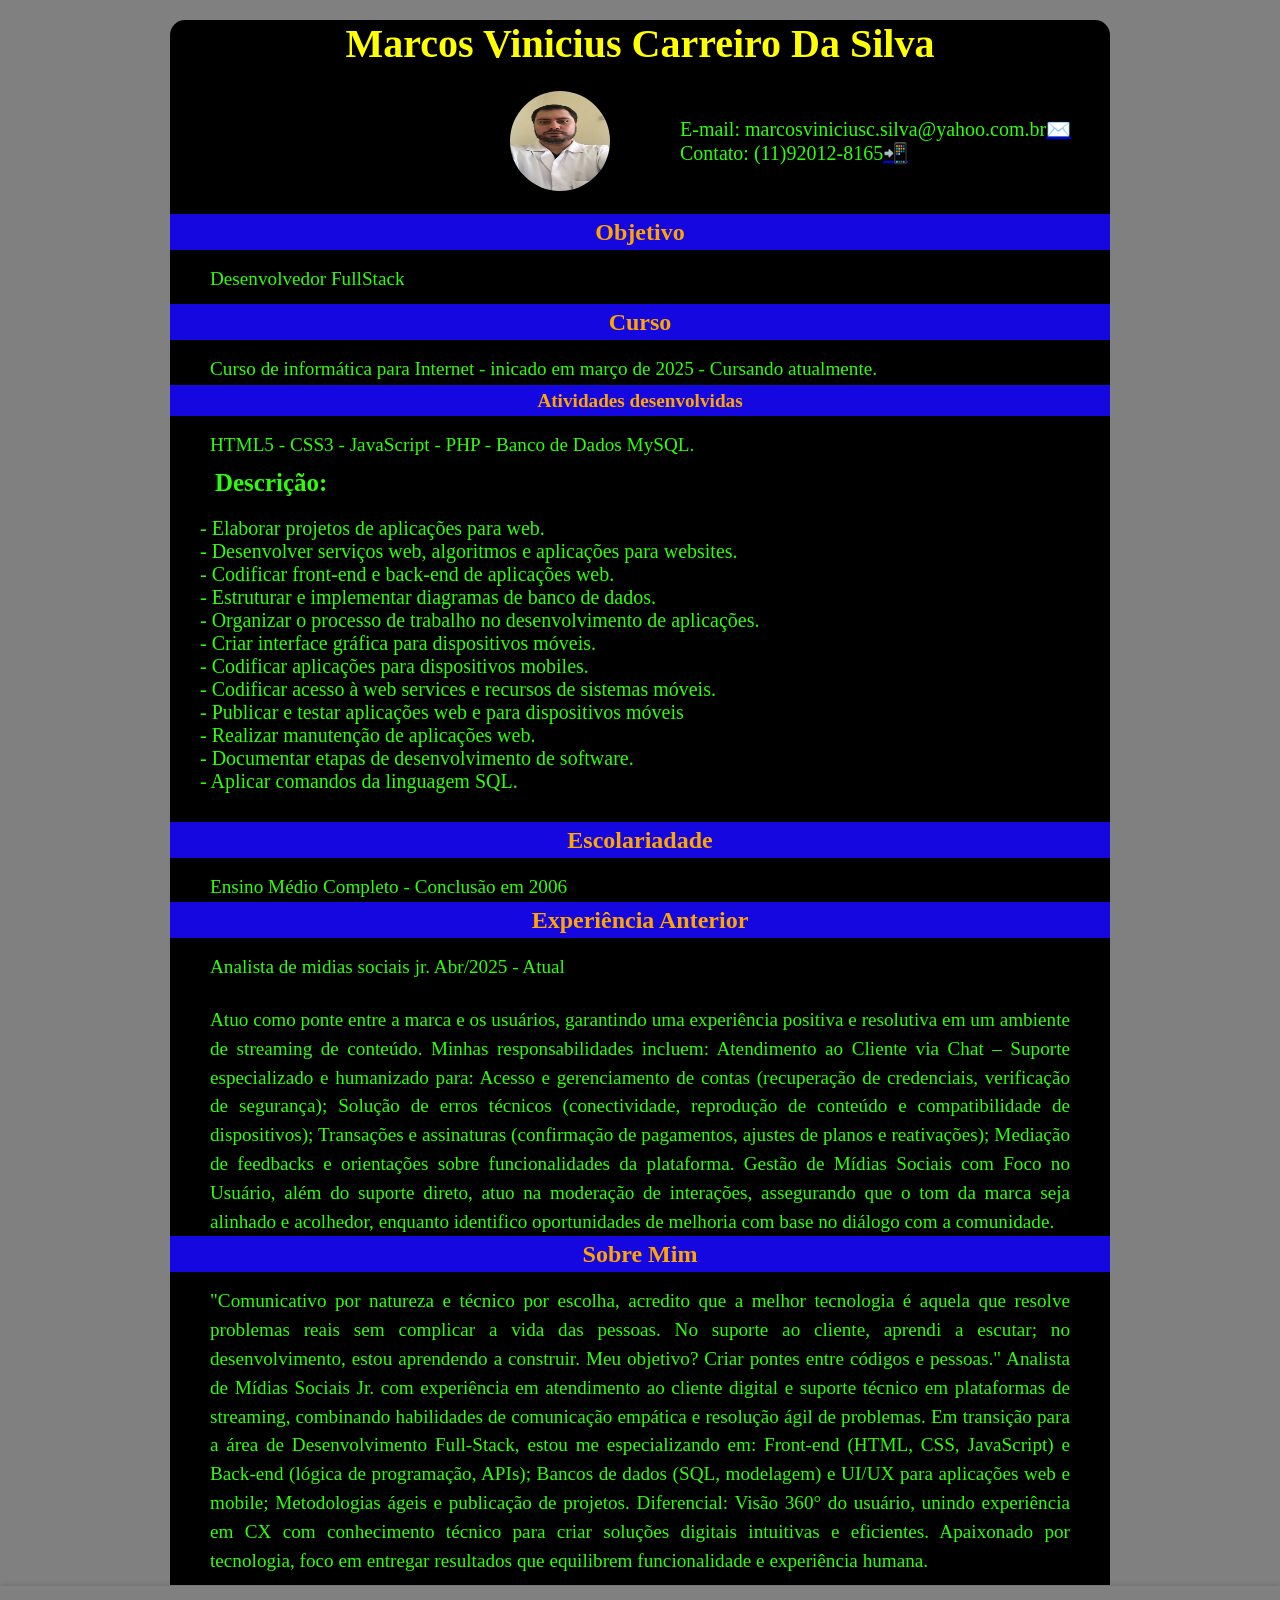
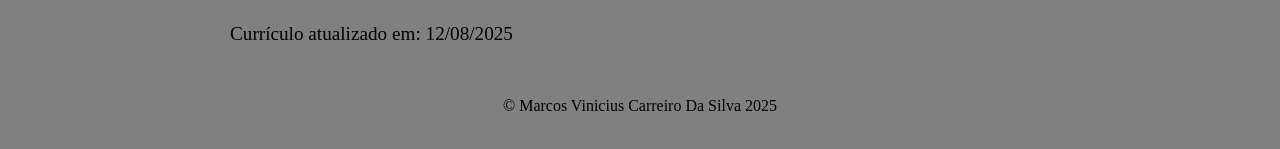
==== curriculo.html @ a9cd43b8 "primeiro comentario" ====
<!DOCTYPE html>
<html lang="en">

<head>
    <meta charset="UTF-8">
    <meta name="viewport" content="width=device-width, initial-scale=1.0">
    <link rel="stylesheet" href="assets/style.css">
    <title>Curriculo</title>
</head>

<body>
    <header>
        <h1>Marcos Vinicius Carreiro Da Silva</h1>
    </header>

    <main>
        <section id="dados-contato">

            <div class="flex1">
                <img src="assets/img/IMG_0766.JPG" alt="foto-marcos">
            </div>

            <div class="flex2">
                <ul>
                    <li>E-mail: marcosviniciusc.silva@yahoo.com.br<a
                            href="mailto:marcosviniciusc.silva@yahoo.com.br">✉️</a></li>
                    <li>Contato: (11)92012-8165<a href="https://wa.me/?text=5511920128165">📲</a></li>
                </ul>
            </div>

        </section>

        <section>
            <h2 id="objetivo">Objetivo</h2>
            <p>Desenvolvedor FullStack</p>
        </section>

        <section>
            <h2 id="curso">Curso</h2>
            <p>Curso de informática para Internet - inicado em março de 2025 - Cursando atualmente.</p>
            <h3 id="atividades">
                Atividades desenvolvidas
            </h3>
        </section>

        <section>
            <p>HTML5 - CSS3 - JavaScript - PHP - Banco de Dados MySQL.</p>
        </section>

        <section id="descricao">
            <h4>Descrição:</h4>
            <ul>
                <li>- Elaborar projetos de aplicações para web.</li>
                <li>- Desenvolver serviços web, algoritmos e aplicações para websites.</li>
                <li>- Codificar front-end e back-end de aplicações web.</li>
                <li>- Estruturar e implementar diagramas de banco de dados.</li>
                <li>- Organizar o processo de trabalho no desenvolvimento de aplicações.</li>
                <li>- Criar interface gráfica para dispositivos móveis.</li>
                <li>- Codificar aplicações para dispositivos mobiles.</li>
                <li>- Codificar acesso à web services e recursos de sistemas móveis.</li>
                <li>- Publicar e testar aplicações web e para dispositivos móveis</li>
                <li>- Realizar manutenção de aplicações web.</li>
                <li>- Documentar etapas de desenvolvimento de software.</li>
                <li>- Aplicar comandos da linguagem SQL.</li>
            </ul>
        </section>

        <section>
            <h2 id="escolaridade">Escolariadade</h2>
            <p>Ensino Médio Completo - Conclusão em 2006</p>
        </section>

        <section>
            <h2 id="experiência">Experiência Anterior</h2>

            <p id="analista">Analista de midias sociais jr. Abr/2025 - Atual</p>

            <p>Atuo como ponte entre a marca e os usuários, garantindo uma experiência positiva e resolutiva em um
                ambiente de streaming de conteúdo.

                Minhas responsabilidades incluem:

                Atendimento ao Cliente via Chat – Suporte especializado e humanizado para:

                Acesso e gerenciamento de contas (recuperação de credenciais, verificação de segurança);
                Solução de erros técnicos (conectividade, reprodução de conteúdo e compatibilidade de dispositivos);
                Transações e assinaturas (confirmação de pagamentos, ajustes de planos e reativações);
                Mediação de feedbacks e orientações sobre funcionalidades da plataforma.
                Gestão de Mídias Sociais com Foco no Usuário, além do suporte direto, atuo na moderação de interações,
                assegurando que o tom da marca seja alinhado e acolhedor, enquanto identifico oportunidades de melhoria
                com base no diálogo com a comunidade.</p>
        </section>

        <section>
            <h2 id="sobre">
                Sobre Mim
            </h2>
            <p>
                "Comunicativo por natureza e técnico por escolha, acredito que a melhor tecnologia é aquela que resolve
                problemas reais sem complicar a vida das pessoas. No suporte ao cliente, aprendi a escutar; no
                desenvolvimento, estou aprendendo a construir. Meu objetivo? Criar pontes entre códigos e pessoas."

                Analista de Mídias Sociais Jr. com experiência em atendimento ao cliente digital e suporte técnico em
                plataformas de streaming, combinando habilidades de comunicação empática e resolução ágil de problemas.
                Em transição para a área de Desenvolvimento Full-Stack, estou me especializando em:

                Front-end (HTML, CSS, JavaScript) e Back-end (lógica de programação, APIs);

                Bancos de dados (SQL, modelagem) e UI/UX para aplicações web e mobile;

                Metodologias ágeis e publicação de projetos.

                Diferencial: Visão 360° do usuário, unindo experiência em CX com conhecimento técnico para criar
                soluções digitais intuitivas e eficientes. Apaixonado por tecnologia, foco em entregar resultados que
                equilibrem funcionalidade e experiência humana.
            </p>
        </section>
    </main>

    <footer>
        <p id="cv">Currículo atualizado em: 12/08/2025</p>
        <p id="copy">&copy; Marcos Vinicius Carreiro Da Silva 2025</p>
    </footer>
</body>

</html>
---- assets/style.css ----
* {
    margin: 0;
    padding: 0;
    box-sizing: border-box;
}

html{
    background-color: gray;
}

ul {
    list-style: none;
    margin: 0 0 40px 0;
}

h1 {
    font-size: 2.5em;
    color: yellow;
    text-align: center;
    background-color: black;
    margin: 20px 170px 0 170px;
    border-radius: 15px 15px 0 0;
}

.flex1 {
    padding: 10px 0 10px 320px;
}

.flex2 {
    padding: 50px 0 10px 0;
    text-align: justify;
    margin: 0 -10px 0 0;
}

img {
    width: 140px;
    height: 100px;
    border-radius: 50%;
    display: block;
    padding: 0 20px 0 20px;
}

#dados-contato {
    display: flex;
    align-items: center;
    margin-bottom: 20px;
    gap: 50px;
    background-color: black;
    margin: 0px 170px 0 170px;
}

#objetivo {
    font-size: 1.5em;
    color: orange;
    margin-bottom: 10px;
    text-align: center;
    margin: -1px 170px 0 170px;
    background-color: rgb(21, 7, 223);
    padding: 5px 0 5px 0;
}

#analista{
    margin: -1px 170px -1px 170px;
}

p {
    font-size: 1.2em;
    color: #2CFF05;
    line-height: 1.5;
    margin-bottom: 15px;
    text-align: justify;
    padding: 15px 40px 10px 40px;
    background-color: black;
    margin: -1px 170px 1px 170px
}

#curso {
    font-size: 1.5em;
    color: orange;
    margin-bottom: 10px;
    text-align: center;
    margin: -1px 170px 0 170px;
    background-color: rgb(21, 7, 223);
    padding: 5px 0 5px 0;
}

#atividades {
    font-size: 1.2em;
    color: orange;
    margin-bottom: 10px;
    text-align: center;
    box-shadow: #00a8ff;
    margin: -10px 170px -1px 170px;
    background-color: rgb(21, 7, 223);
    padding: 5px 0 5px 0;
}

h4 {
    font-size: 1.3em;
    color: #2CFF05;
    margin-bottom: 20px;
    text-align: left;
    padding: 9px 0 0 15px;
}

#descricao {
    font-size: 1.2em;
    color: #2CFF05;
    text-align: justify;
    padding: 0 0 1px 30px;
    background-color: black;
    margin: -10px 170px 0 170px;
}

li {
    font-size: 20px;
    color: #2CFF05;
    padding: 0 0 0 0;
}

#escolaridade {
    font-size: 1.5em;
    color: orange;
    margin-bottom: 10px;
    text-align: center;
    margin: -12px 170px -1px 170px;
    background-color: rgb(21, 7, 223);
    padding: 5px 0 5px 0;
}

#experiência {
    font-size: 1.5em;
    color: orange;
    margin-bottom: 10px;
    text-align: center;
    margin: -11px 170px -1px 170px;
    background-color: rgb(21, 7, 223);
    padding: 5px 0 5px 0;
}

#sobre {
    font-size: 1.5em;
    color: orange;
    margin-bottom: 10px;
    text-align: center;
    margin: -11px 170px -1px 170px;
    background-color: rgb(21, 7, 223);
    padding: 5px 0 5px 0;
}

#copy {
    font-size: 1em;
    color: black;
    text-align: center;
    margin-top: 20px;
    background-color: gray;
}

#cv{
    background-color: gray;
    color: black;
}

footer {
    background-color: gray;
    padding: 20px;
    box-shadow: rgba(0, 0, 0, 0.1) 0px -2px 5px;
}
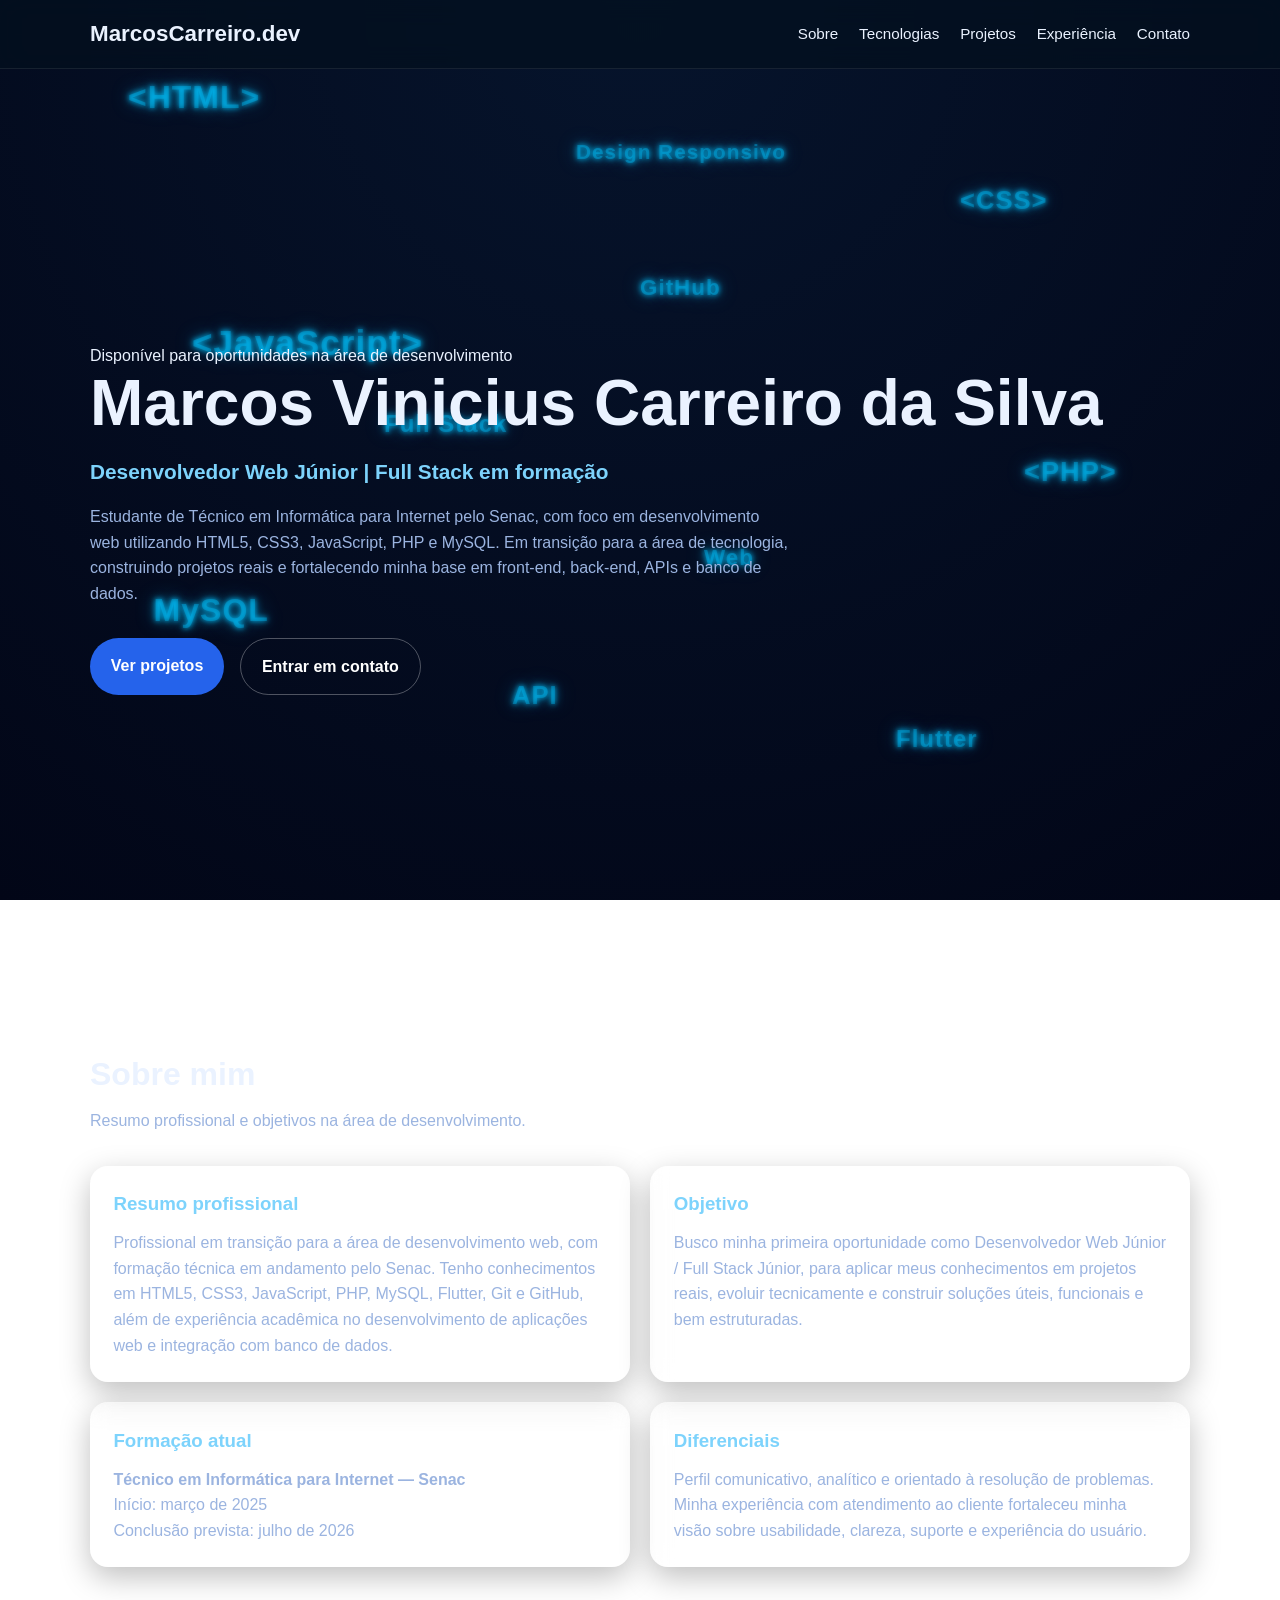
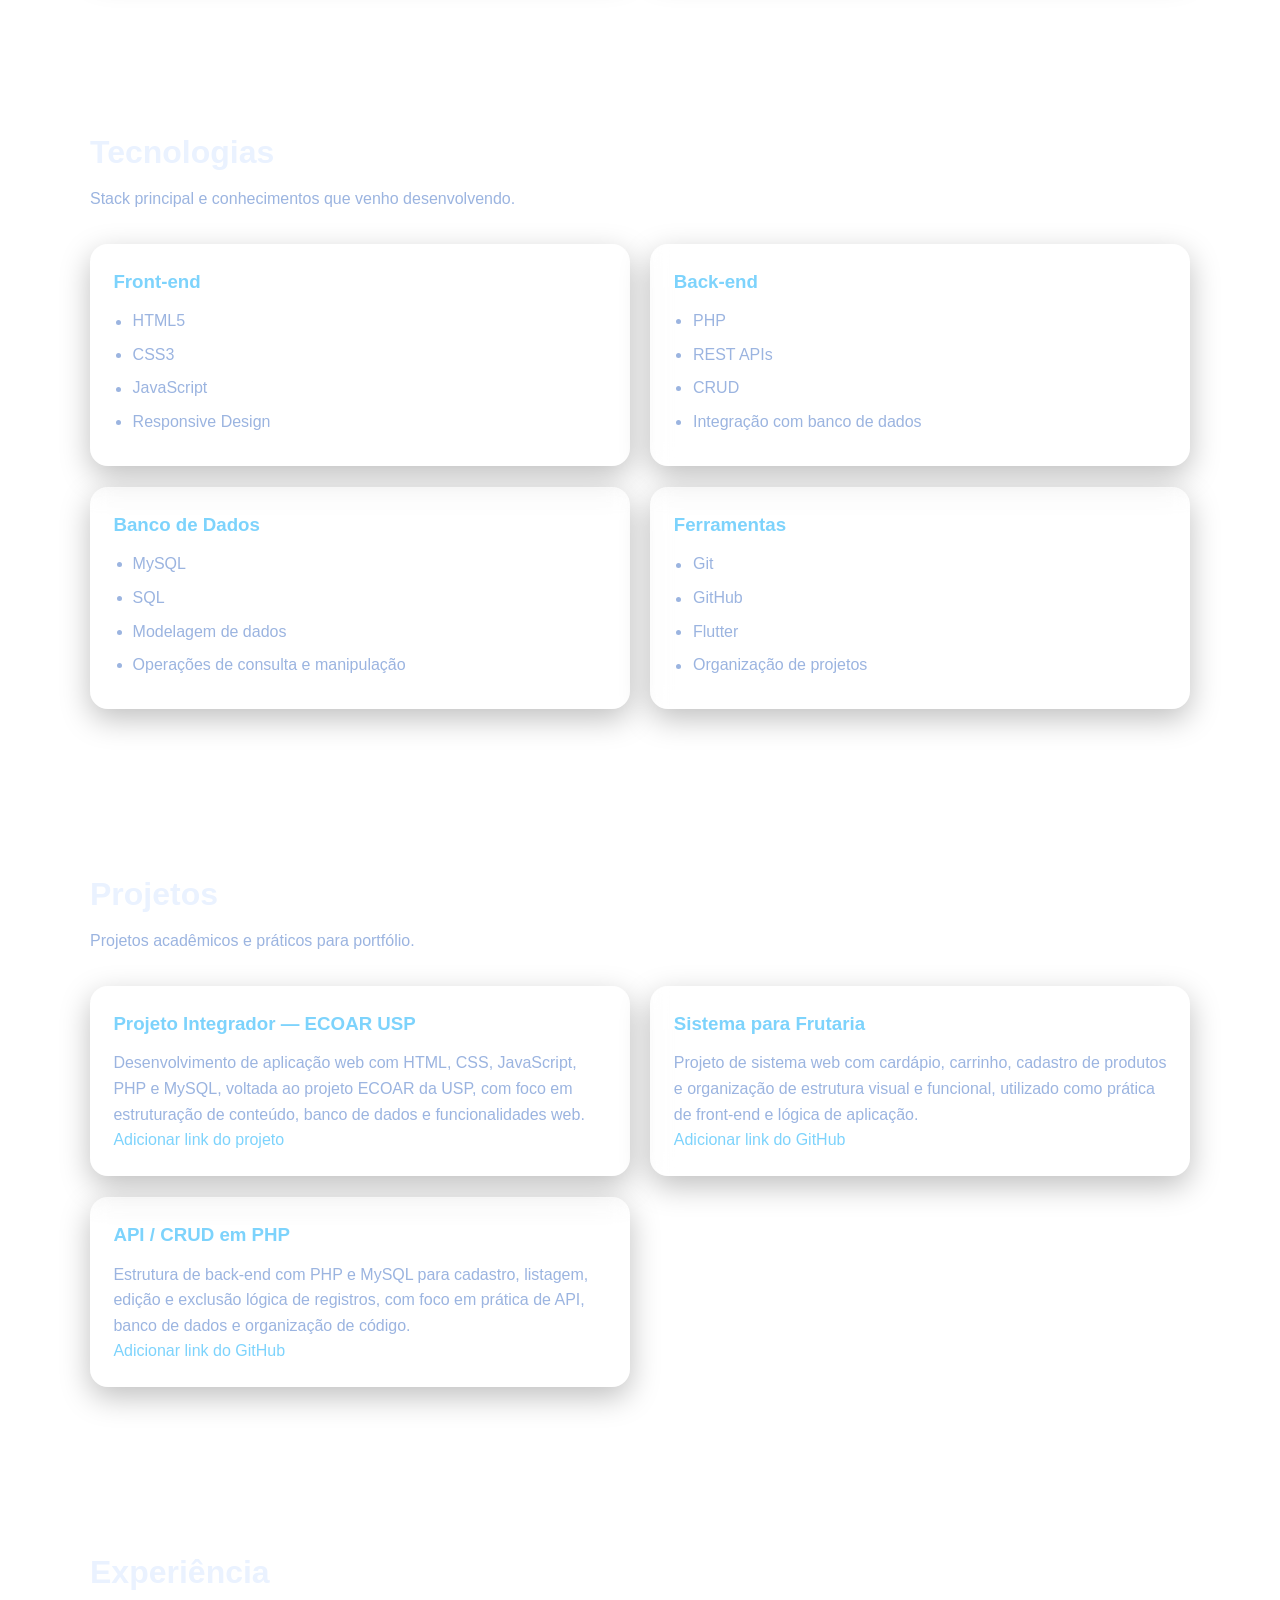
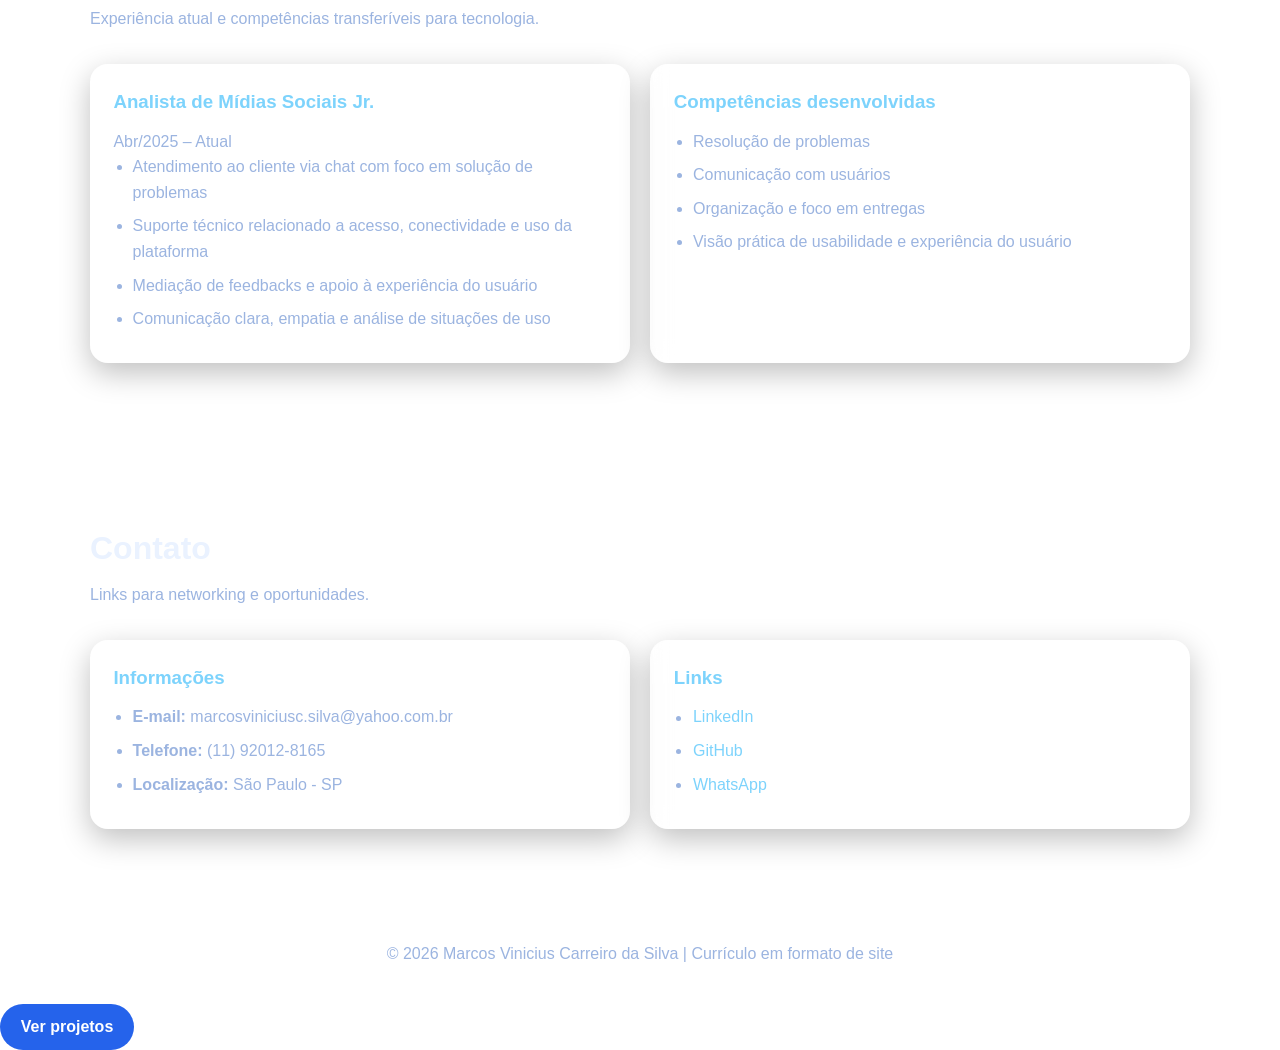
==== commit 2424c9b2: "Segunda versão do currículo" ====
--- a/curriculo.html
+++ b/curriculo.html
@@ -1,126 +1,327 @@
 <!DOCTYPE html>
-<html lang="en">
-
+<!-- Define que o documento usa HTML5 -->
+<html lang="pt-BR">
 <head>
-    <meta charset="UTF-8">
-    <meta name="viewport" content="width=device-width, initial-scale=1.0">
-    <link rel="stylesheet" href="assets/style.css">
-    <title>Curriculo</title>
+  <meta charset="UTF-8">
+  <!-- Permite acentos e caracteres especiais -->
+
+  <meta name="viewport" content="width=device-width, initial-scale=1.0">
+  <!-- Faz o site se adaptar ao celular -->
+
+  <title>Marcos Carreiro | Desenvolvedor Web Júnior</title>
+
+  <!-- Conecta o arquivo CSS externo -->
+  <link rel="stylesheet" href="assets/style.css">
 </head>
-
 <body>
-    <header>
-        <h1>Marcos Vinicius Carreiro Da Silva</h1>
-    </header>
-
-    <main>
-        <section id="dados-contato">
-
-            <div class="flex1">
-                <img src="assets/img/IMG_0766.JPG" alt="foto-marcos">
-            </div>
-
-            <div class="flex2">
-                <ul>
-                    <li>E-mail: marcosviniciusc.silva@yahoo.com.br<a
-                            href="mailto:marcosviniciusc.silva@yahoo.com.br">✉️</a></li>
-                    <li>Contato: (11)92012-8165<a href="https://wa.me/?text=5511920128165">📲</a></li>
-                </ul>
-            </div>
-
-        </section>
-
-        <section>
-            <h2 id="objetivo">Objetivo</h2>
-            <p>Desenvolvedor FullStack</p>
-        </section>
-
-        <section>
-            <h2 id="curso">Curso</h2>
-            <p>Curso de informática para Internet - inicado em março de 2025 - Cursando atualmente.</p>
-            <h3 id="atividades">
-                Atividades desenvolvidas
-            </h3>
-        </section>
-
-        <section>
-            <p>HTML5 - CSS3 - JavaScript - PHP - Banco de Dados MySQL.</p>
-        </section>
-
-        <section id="descricao">
-            <h4>Descrição:</h4>
-            <ul>
-                <li>- Elaborar projetos de aplicações para web.</li>
-                <li>- Desenvolver serviços web, algoritmos e aplicações para websites.</li>
-                <li>- Codificar front-end e back-end de aplicações web.</li>
-                <li>- Estruturar e implementar diagramas de banco de dados.</li>
-                <li>- Organizar o processo de trabalho no desenvolvimento de aplicações.</li>
-                <li>- Criar interface gráfica para dispositivos móveis.</li>
-                <li>- Codificar aplicações para dispositivos mobiles.</li>
-                <li>- Codificar acesso à web services e recursos de sistemas móveis.</li>
-                <li>- Publicar e testar aplicações web e para dispositivos móveis</li>
-                <li>- Realizar manutenção de aplicações web.</li>
-                <li>- Documentar etapas de desenvolvimento de software.</li>
-                <li>- Aplicar comandos da linguagem SQL.</li>
-            </ul>
-        </section>
-
-        <section>
-            <h2 id="escolaridade">Escolariadade</h2>
-            <p>Ensino Médio Completo - Conclusão em 2006</p>
-        </section>
-
-        <section>
-            <h2 id="experiência">Experiência Anterior</h2>
-
-            <p id="analista">Analista de midias sociais jr. Abr/2025 - Atual</p>
-
-            <p>Atuo como ponte entre a marca e os usuários, garantindo uma experiência positiva e resolutiva em um
-                ambiente de streaming de conteúdo.
-
-                Minhas responsabilidades incluem:
-
-                Atendimento ao Cliente via Chat – Suporte especializado e humanizado para:
-
-                Acesso e gerenciamento de contas (recuperação de credenciais, verificação de segurança);
-                Solução de erros técnicos (conectividade, reprodução de conteúdo e compatibilidade de dispositivos);
-                Transações e assinaturas (confirmação de pagamentos, ajustes de planos e reativações);
-                Mediação de feedbacks e orientações sobre funcionalidades da plataforma.
-                Gestão de Mídias Sociais com Foco no Usuário, além do suporte direto, atuo na moderação de interações,
-                assegurando que o tom da marca seja alinhado e acolhedor, enquanto identifico oportunidades de melhoria
-                com base no diálogo com a comunidade.</p>
-        </section>
-
-        <section>
-            <h2 id="sobre">
-                Sobre Mim
-            </h2>
-            <p>
-                "Comunicativo por natureza e técnico por escolha, acredito que a melhor tecnologia é aquela que resolve
-                problemas reais sem complicar a vida das pessoas. No suporte ao cliente, aprendi a escutar; no
-                desenvolvimento, estou aprendendo a construir. Meu objetivo? Criar pontes entre códigos e pessoas."
-
-                Analista de Mídias Sociais Jr. com experiência em atendimento ao cliente digital e suporte técnico em
-                plataformas de streaming, combinando habilidades de comunicação empática e resolução ágil de problemas.
-                Em transição para a área de Desenvolvimento Full-Stack, estou me especializando em:
-
-                Front-end (HTML, CSS, JavaScript) e Back-end (lógica de programação, APIs);
-
-                Bancos de dados (SQL, modelagem) e UI/UX para aplicações web e mobile;
-
-                Metodologias ágeis e publicação de projetos.
-
-                Diferencial: Visão 360° do usuário, unindo experiência em CX com conhecimento técnico para criar
-                soluções digitais intuitivas e eficientes. Apaixonado por tecnologia, foco em entregar resultados que
-                equilibrem funcionalidade e experiência humana.
-            </p>
-        </section>
-    </main>
-
-    <footer>
-        <p id="cv">Currículo atualizado em: 12/08/2025</p>
-        <p id="copy">&copy; Marcos Vinicius Carreiro Da Silva 2025</p>
-    </footer>
+
+  <!-- =========================================================
+       FUNDO COM TECNOLOGIAS FLUTUANDO
+       Essas divs ficam atrás do conteúdo, só como efeito visual
+       ========================================================= -->
+  <div class="background-tech" aria-hidden="true">
+    <span>&lt;HTML&gt;</span>
+    <span>&lt;CSS&gt;</span>
+    <span>&lt;JavaScript&gt;</span>
+    <span>&lt;PHP&gt;</span>
+    <span>MySQL</span>
+    <span>Flutter</span>
+    <span>GitHub</span>
+    <span>API</span>
+    <span>Design Responsivo</span>
+    <span>Web</span>
+    <span>Full Stack</span>
+  </div>
+
+  <!-- =========================================================
+       CABEÇALHO / MENU
+       ========================================================= -->
+  <header class="header">
+    <div class="container nav">
+      <h1 class="logo">MarcosCarreiro.dev</h1>
+
+      <nav>
+        <ul class="menu">
+          <li><a href="#sobre">Sobre</a></li>
+          <li><a href="#tecnologias">Tecnologias</a></li>
+          <li><a href="#projetos">Projetos</a></li>
+          <li><a href="#experiencia">Experiência</a></li>
+          <li><a href="#contato">Contato</a></li>
+        </ul>
+      </nav>
+    </div>
+  </header>
+
+  <!-- =========================================================
+       HERO / APRESENTAÇÃO INICIAL
+       ========================================================= -->
+  <section class="hero">
+    <div class="container hero-content">
+
+      <p class="tag-top">Disponível para oportunidades na área de desenvolvimento</p>
+
+      <h2 class="hero-title">Marcos Vinicius Carreiro da Silva</h2>
+
+      <p class="hero-subtitle">
+        Desenvolvedor Web Júnior | Full Stack em formação
+      </p>
+
+      <p class="hero-text">
+        Estudante de Técnico em Informática para Internet pelo Senac, com foco em
+        desenvolvimento web utilizando HTML5, CSS3, JavaScript, PHP e MySQL.
+        Em transição para a área de tecnologia, construindo projetos reais e fortalecendo
+        minha base em front-end, back-end, APIs e banco de dados.
+      </p>
+
+      <div class="hero-buttons">
+        <a href="#projetos" class="btn btn-primary">Ver projetos</a>
+        <a href="#contato" class="btn btn-secondary">Entrar em contato</a>
+      </div>
+    </div>
+  </section>
+
+  <!-- =========================================================
+       SOBRE
+       ========================================================= -->
+  <section id="sobre" class="section">
+    <div class="container">
+      <div class="section-title">
+        <h2>Sobre mim</h2>
+        <p>Resumo profissional e objetivos na área de desenvolvimento.</p>
+      </div>
+
+      <div class="cards-grid">
+        <article class="card">
+          <h3>Resumo profissional</h3>
+          <p>
+            Profissional em transição para a área de desenvolvimento web, com formação técnica
+            em andamento pelo Senac. Tenho conhecimentos em HTML5, CSS3, JavaScript, PHP,
+            MySQL, Flutter, Git e GitHub, além de experiência acadêmica no desenvolvimento
+            de aplicações web e integração com banco de dados.
+          </p>
+        </article>
+
+        <article class="card">
+          <h3>Objetivo</h3>
+          <p>
+            Busco minha primeira oportunidade como Desenvolvedor Web Júnior / Full Stack Júnior,
+            para aplicar meus conhecimentos em projetos reais, evoluir tecnicamente e construir
+            soluções úteis, funcionais e bem estruturadas.
+          </p>
+        </article>
+
+        <article class="card">
+          <h3>Formação atual</h3>
+          <p>
+            <strong>Técnico em Informática para Internet — Senac</strong><br>
+            Início: março de 2025<br>
+            Conclusão prevista: julho de 2026
+          </p>
+        </article>
+
+        <article class="card">
+          <h3>Diferenciais</h3>
+          <p>
+            Perfil comunicativo, analítico e orientado à resolução de problemas. Minha experiência
+            com atendimento ao cliente fortaleceu minha visão sobre usabilidade, clareza,
+            suporte e experiência do usuário.
+          </p>
+        </article>
+      </div>
+    </div>
+  </section>
+
+  <!-- =========================================================
+       TECNOLOGIAS
+       ========================================================= -->
+  <section id="tecnologias" class="section">
+    <div class="container">
+      <div class="section-title">
+        <h2>Tecnologias</h2>
+        <p>Stack principal e conhecimentos que venho desenvolvendo.</p>
+      </div>
+
+      <div class="cards-grid">
+        <article class="card">
+          <h3>Front-end</h3>
+          <ul class="list">
+            <li>HTML5</li>
+            <li>CSS3</li>
+            <li>JavaScript</li>
+            <li>Responsive Design</li>
+          </ul>
+        </article>
+
+        <article class="card">
+          <h3>Back-end</h3>
+          <ul class="list">
+            <li>PHP</li>
+            <li>REST APIs</li>
+            <li>CRUD</li>
+            <li>Integração com banco de dados</li>
+          </ul>
+        </article>
+
+        <article class="card">
+          <h3>Banco de Dados</h3>
+          <ul class="list">
+            <li>MySQL</li>
+            <li>SQL</li>
+            <li>Modelagem de dados</li>
+            <li>Operações de consulta e manipulação</li>
+          </ul>
+        </article>
+
+        <article class="card">
+          <h3>Ferramentas</h3>
+          <ul class="list">
+            <li>Git</li>
+            <li>GitHub</li>
+            <li>Flutter</li>
+            <li>Organização de projetos</li>
+          </ul>
+        </article>
+      </div>
+    </div>
+  </section>
+
+  <!-- =========================================================
+       PROJETOS
+       ========================================================= -->
+  <section id="projetos" class="section">
+    <div class="container">
+      <div class="section-title">
+        <h2>Projetos</h2>
+        <p>Projetos acadêmicos e práticos para portfólio.</p>
+      </div>
+
+      <div class="cards-grid">
+        <article class="card project-card">
+          <h3>Projeto Integrador — ECOAR USP</h3>
+          <p>
+            Desenvolvimento de aplicação web com HTML, CSS, JavaScript, PHP e MySQL, voltada
+            ao projeto ECOAR da USP, com foco em estruturação de conteúdo, banco de dados e
+            funcionalidades web.
+          </p>
+          <a href="#" class="project-link">Adicionar link do projeto</a>
+        </article>
+
+        <article class="card project-card">
+          <h3>Sistema para Frutaria</h3>
+          <p>
+            Projeto de sistema web com cardápio, carrinho, cadastro de produtos e organização
+            de estrutura visual e funcional, utilizado como prática de front-end e lógica de aplicação.
+          </p>
+          <a href="#" class="project-link">Adicionar link do GitHub</a>
+        </article>
+
+        <article class="card project-card">
+          <h3>API / CRUD em PHP</h3>
+          <p>
+            Estrutura de back-end com PHP e MySQL para cadastro, listagem, edição e exclusão
+            lógica de registros, com foco em prática de API, banco de dados e organização de código.
+          </p>
+          <a href="#" class="project-link">Adicionar link do GitHub</a>
+        </article>
+      </div>
+    </div>
+  </section>
+
+  <!-- =========================================================
+       EXPERIÊNCIA
+       ========================================================= -->
+  <section id="experiencia" class="section">
+    <div class="container">
+      <div class="section-title">
+        <h2>Experiência</h2>
+        <p>Experiência atual e competências transferíveis para tecnologia.</p>
+      </div>
+
+      <div class="cards-grid">
+        <article class="card">
+          <h3>Analista de Mídias Sociais Jr.</h3>
+          <p class="date">Abr/2025 – Atual</p>
+          <ul class="list">
+            <li>Atendimento ao cliente via chat com foco em solução de problemas</li>
+            <li>Suporte técnico relacionado a acesso, conectividade e uso da plataforma</li>
+            <li>Mediação de feedbacks e apoio à experiência do usuário</li>
+            <li>Comunicação clara, empatia e análise de situações de uso</li>
+          </ul>
+        </article>
+
+        <article class="card">
+          <h3>Competências desenvolvidas</h3>
+          <ul class="list">
+            <li>Resolução de problemas</li>
+            <li>Comunicação com usuários</li>
+            <li>Organização e foco em entregas</li>
+            <li>Visão prática de usabilidade e experiência do usuário</li>
+          </ul>
+        </article>
+      </div>
+    </div>
+  </section>
+
+  <!-- =========================================================
+       CONTATO
+       ========================================================= -->
+  <section id="contato" class="section">
+    <div class="container">
+      <div class="section-title">
+        <h2>Contato</h2>
+        <p>Links para networking e oportunidades.</p>
+      </div>
+
+      <div class="cards-grid">
+        <article class="card">
+          <h3>Informações</h3>
+          <ul class="list">
+            <li><strong>E-mail:</strong> marcosviniciusc.silva@yahoo.com.br</li>
+            <li><strong>Telefone:</strong> (11) 92012-8165</li>
+            <li><strong>Localização:</strong> São Paulo - SP</li>
+          </ul>
+        </article>
+
+        <article class="card">
+          <h3>Links</h3>
+          <ul class="list">
+            <li><a href="https://www.linkedin.com/in/marcos-carreiro-4abb295b" target="_blank">LinkedIn</a></li>
+            <li><a href="https://github.com/marcoscarreiro" target="_blank">GitHub</a></li>
+            <li><a href="https://wa.me/5511920128165" target="_blank">WhatsApp</a></li>
+          </ul>
+        </article>
+      </div>
+    </div>
+  </section>
+
+  <!-- =========================================================
+       RODAPÉ
+       ========================================================= -->
+  <footer class="footer">
+    <div class="container">
+      <p>© 2026 Marcos Vinicius Carreiro da Silva | Currículo em formato de site</p>
+    </div>
+  </footer>
+
 </body>
-
-</html>+</html>
+          <a class="btn btn-primary" href="#projetos">Ver projetos</a>
+
+        </div>
+
+      </div>
+
+    </div>
+
+  </header>
+
+
+  <!-- =============================
+       JAVASCRIPT
+       ============================= -->
+
+  <script src="assets/script.js"></script>
+
+   
+</body>
+</html>
--- a/assets/style.css
+++ b/assets/style.css
@@ -1,168 +1,524 @@
-* {
-    margin: 0;
-    padding: 0;
-    box-sizing: border-box;
-}
+/* ======================================================
+RESET CSS
+Remove margens padrão do navegador
+====================================================== */
+
+*{
+  margin:0;
+  padding:0;
+  box-sizing:border-box;
+}
+
+
+/* ======================================================
+VARIÁVEIS DE COR
+Facilita trocar cores do site inteiro
+====================================================== */
+
+:root{
+
+  --azul-escuro:#020617;
+  --azul-profundo:#04101f;
+  --azul-medio:#0b2c5f;
+  --azul-neon:#00c3ff;
+
+  --texto:#eaf2ff;
+  --texto-suave:#9bb4e0;
+
+  --card:rgba(255,255,255,0.06);
+  --borda:rgba(255,255,255,0.15);
+
+  --sombra:0 10px 30px rgba(0,0,0,0.25);
+
+}
+
+
+/* ======================================================
+HTML
+Scroll suave ao clicar no menu
+====================================================== */
 
 html{
-    background-color: gray;
-}
-
-ul {
-    list-style: none;
-    margin: 0 0 40px 0;
-}
-
-h1 {
-    font-size: 2.5em;
-    color: yellow;
-    text-align: center;
-    background-color: black;
-    margin: 20px 170px 0 170px;
-    border-radius: 15px 15px 0 0;
-}
-
-.flex1 {
-    padding: 10px 0 10px 320px;
-}
-
-.flex2 {
-    padding: 50px 0 10px 0;
-    text-align: justify;
-    margin: 0 -10px 0 0;
-}
-
-img {
-    width: 140px;
-    height: 100px;
-    border-radius: 50%;
-    display: block;
-    padding: 0 20px 0 20px;
-}
-
-#dados-contato {
-    display: flex;
-    align-items: center;
-    margin-bottom: 20px;
-    gap: 50px;
-    background-color: black;
-    margin: 0px 170px 0 170px;
-}
-
-#objetivo {
-    font-size: 1.5em;
-    color: orange;
-    margin-bottom: 10px;
-    text-align: center;
-    margin: -1px 170px 0 170px;
-    background-color: rgb(21, 7, 223);
-    padding: 5px 0 5px 0;
-}
-
-#analista{
-    margin: -1px 170px -1px 170px;
-}
-
-p {
-    font-size: 1.2em;
-    color: #2CFF05;
-    line-height: 1.5;
-    margin-bottom: 15px;
-    text-align: justify;
-    padding: 15px 40px 10px 40px;
-    background-color: black;
-    margin: -1px 170px 1px 170px
-}
-
-#curso {
-    font-size: 1.5em;
-    color: orange;
-    margin-bottom: 10px;
-    text-align: center;
-    margin: -1px 170px 0 170px;
-    background-color: rgb(21, 7, 223);
-    padding: 5px 0 5px 0;
-}
-
-#atividades {
-    font-size: 1.2em;
-    color: orange;
-    margin-bottom: 10px;
-    text-align: center;
-    box-shadow: #00a8ff;
-    margin: -10px 170px -1px 170px;
-    background-color: rgb(21, 7, 223);
-    padding: 5px 0 5px 0;
-}
-
-h4 {
-    font-size: 1.3em;
-    color: #2CFF05;
-    margin-bottom: 20px;
-    text-align: left;
-    padding: 9px 0 0 15px;
-}
-
-#descricao {
-    font-size: 1.2em;
-    color: #2CFF05;
-    text-align: justify;
-    padding: 0 0 1px 30px;
-    background-color: black;
-    margin: -10px 170px 0 170px;
-}
-
-li {
-    font-size: 20px;
-    color: #2CFF05;
-    padding: 0 0 0 0;
-}
-
-#escolaridade {
-    font-size: 1.5em;
-    color: orange;
-    margin-bottom: 10px;
-    text-align: center;
-    margin: -12px 170px -1px 170px;
-    background-color: rgb(21, 7, 223);
-    padding: 5px 0 5px 0;
-}
-
-#experiência {
-    font-size: 1.5em;
-    color: orange;
-    margin-bottom: 10px;
-    text-align: center;
-    margin: -11px 170px -1px 170px;
-    background-color: rgb(21, 7, 223);
-    padding: 5px 0 5px 0;
-}
-
-#sobre {
-    font-size: 1.5em;
-    color: orange;
-    margin-bottom: 10px;
-    text-align: center;
-    margin: -11px 170px -1px 170px;
-    background-color: rgb(21, 7, 223);
-    padding: 5px 0 5px 0;
-}
-
-#copy {
-    font-size: 1em;
-    color: black;
-    text-align: center;
-    margin-top: 20px;
-    background-color: gray;
-}
-
-#cv{
-    background-color: gray;
-    color: black;
-}
-
-footer {
-    background-color: gray;
-    padding: 20px;
-    box-shadow: rgba(0, 0, 0, 0.1) 0px -2px 5px;
+  scroll-behavior:smooth;
+}
+
+
+/* ======================================================
+BODY
+Fundo principal do site
+====================================================== */
+
+body{
+
+  font-family: Arial, Helvetica, sans-serif;
+
+  /* Fundo com dois efeitos */
+
+  background:
+  radial-gradient(circle at top,#06142c,#020617),
+  linear-gradient(180deg,#020617 0%,#04101f 50%,#020617 100%);
+
+  background-attachment: fixed;
+  /* cria efeito parallax */
+
+  color:var(--texto);
+
+  line-height:1.6;
+
+  position:relative;
+
+  overflow-x:hidden;
+
+}
+
+
+/* ======================================================
+CONTAINER
+Centraliza conteúdo
+====================================================== */
+
+.container{
+
+  width:min(1100px,calc(100% - 2rem));
+
+  margin:0 auto;
+
+}
+
+
+/* ======================================================
+BACKGROUND TECNOLOGIAS
+Palavras flutuando no fundo
+====================================================== */
+
+.background-tech{
+
+  position:fixed;
+
+  inset:0;
+
+  z-index:-1;
+
+  overflow:hidden;
+
+  pointer-events:none;
+
+}
+
+
+/* ======================================================
+TECNOLOGIAS FLUTUANTES
+====================================================== */
+
+.background-tech span{
+
+  position:absolute;
+
+  display:inline-block;
+
+  font-weight:bold;
+
+  letter-spacing:1px;
+
+  color:rgba(0,195,255,0.35);
+
+  /* efeito neon */
+
+  text-shadow:
+  0 0 5px rgba(0,195,255,0.8),
+  0 0 10px rgba(0,195,255,0.6),
+  0 0 20px rgba(0,195,255,0.4);
+
+  white-space:nowrap;
+
+  animation:flutuar 18s linear infinite;
+
+}
+
+
+/* ======================================================
+POSIÇÃO DAS PALAVRAS
+====================================================== */
+
+.background-tech span:nth-child(1){top:8%;left:10%;font-size:2rem;}
+.background-tech span:nth-child(2){top:20%;left:75%;font-size:1.6rem;}
+.background-tech span:nth-child(3){top:35%;left:15%;font-size:2.2rem;}
+.background-tech span:nth-child(4){top:50%;left:80%;font-size:1.7rem;}
+.background-tech span:nth-child(5){top:65%;left:12%;font-size:2rem;}
+.background-tech span:nth-child(6){top:80%;left:70%;font-size:1.5rem;}
+.background-tech span:nth-child(7){top:30%;left:50%;font-size:1.4rem;}
+.background-tech span:nth-child(8){top:75%;left:40%;font-size:1.6rem;}
+.background-tech span:nth-child(9){top:15%;left:45%;font-size:1.3rem;}
+.background-tech span:nth-child(10){top:60%;left:55%;font-size:1.4rem;}
+.background-tech span:nth-child(11){top:45%;left:30%;font-size:1.5rem;}
+.background-tech span:nth-child(12){top:90%;left:20%;font-size:1.3rem;}
+
+
+/* ======================================================
+ANIMAÇÃO FLUTUANTE
+====================================================== */
+
+@keyframes flutuar{
+
+  0%{
+    transform:translateY(0px) rotate(0deg);
+  }
+
+  50%{
+    transform:translateY(-25px) rotate(2deg);
+  }
+
+  100%{
+    transform:translateY(0px) rotate(0deg);
+  }
+
+}
+
+
+/* ======================================================
+LINKS
+====================================================== */
+
+a{
+
+  color:#7dd3fc;
+
+  text-decoration:none;
+
+  transition:0.3s;
+
+}
+
+a:hover{
+
+  color:white;
+
+}
+
+
+/* ======================================================
+HEADER / NAVBAR
+====================================================== */
+
+.header{
+
+  position:sticky;
+
+  top:0;
+
+  z-index:100;
+
+  background:rgba(4,16,31,0.7);
+
+  backdrop-filter:blur(12px);
+
+  border-bottom:1px solid rgba(255,255,255,0.08);
+
+}
+
+
+.nav{
+
+  display:flex;
+
+  justify-content:space-between;
+
+  align-items:center;
+
+  padding:1rem 0;
+
+}
+
+
+.logo{
+
+  font-size:1.4rem;
+
+  font-weight:bold;
+
+}
+
+
+.menu{
+
+  list-style:none;
+
+  display:flex;
+
+  gap:1.3rem;
+
+}
+
+
+.menu a{
+
+  color:var(--texto);
+
+  font-size:0.95rem;
+
+}
+
+
+/* ======================================================
+HERO
+====================================================== */
+
+.hero{
+
+  min-height:100vh;
+
+  display:flex;
+
+  align-items:center;
+
+  padding:4rem 0;
+
+}
+
+
+.hero-title{
+
+  font-size:clamp(2.5rem,5vw,4rem);
+
+  line-height:1.1;
+
+  margin-bottom:1rem;
+
+}
+
+
+.hero-subtitle{
+
+  font-size:1.3rem;
+
+  color:#7dd3fc;
+
+  margin-bottom:1rem;
+
+  font-weight:bold;
+
+}
+
+
+.hero-text{
+
+  color:var(--texto-suave);
+
+  max-width:700px;
+
+  margin-bottom:2rem;
+
+}
+
+
+.hero-buttons{
+
+  display:flex;
+
+  gap:1rem;
+
+  flex-wrap:wrap;
+
+}
+
+
+/* ======================================================
+BOTÕES
+====================================================== */
+
+.btn{
+
+  padding:0.9rem 1.3rem;
+
+  border-radius:999px;
+
+  font-weight:bold;
+
+  transition:0.3s;
+
+}
+
+
+.btn-primary{
+
+  background:#2563eb;
+
+  color:white;
+
+}
+
+.btn-primary:hover{
+
+  transform:translateY(-3px);
+
+  box-shadow:var(--sombra);
+
+}
+
+
+.btn-secondary{
+
+  border:1px solid rgba(255,255,255,0.3);
+
+  color:white;
+
+}
+
+.btn-secondary:hover{
+
+  background:rgba(255,255,255,0.08);
+
+}
+
+
+/* ======================================================
+SEÇÕES
+====================================================== */
+
+.section{
+
+  padding:5rem 0;
+
+}
+
+
+.section-title{
+
+  margin-bottom:2rem;
+
+}
+
+
+.section-title h2{
+
+  font-size:2rem;
+
+  margin-bottom:0.5rem;
+
+}
+
+
+.section-title p{
+
+  color:var(--texto-suave);
+
+}
+
+
+/* ======================================================
+GRID DE CARDS
+====================================================== */
+
+.cards-grid{
+
+  display:grid;
+
+  grid-template-columns:repeat(2,1fr);
+
+  gap:1.3rem;
+
+}
+
+
+/* ======================================================
+CARD
+====================================================== */
+
+.card{
+
+  background:var(--card);
+
+  border:1px solid var(--borda);
+
+  border-radius:18px;
+
+  padding:1.4rem;
+
+  backdrop-filter:blur(10px);
+
+  box-shadow:var(--sombra);
+
+  transition:0.3s;
+
+}
+
+
+/* hover do card */
+
+.card:hover{
+
+  transform:translateY(-6px);
+
+  border-color:rgba(0,195,255,0.4);
+
+}
+
+
+.card h3{
+
+  margin-bottom:0.7rem;
+
+  color:#7dd3fc;
+
+}
+
+
+.card p{
+
+  color:var(--texto-suave);
+
+}
+
+
+.list{
+
+  padding-left:1.2rem;
+
+}
+
+
+.list li{
+
+  margin-bottom:0.5rem;
+
+  color:var(--texto-suave);
+
+}
+
+
+/* ======================================================
+FOOTER
+====================================================== */
+
+.footer{
+
+  padding:2rem 0 3rem;
+
+  text-align:center;
+
+  color:var(--texto-suave);
+
+}
+
+
+/* ======================================================
+RESPONSIVIDADE
+====================================================== */
+
+@media(max-width:768px){
+
+  .nav{
+    flex-direction:column;
+    gap:1rem;
+  }
+
+  .menu{
+    flex-wrap:wrap;
+    justify-content:center;
+  }
+
+  .cards-grid{
+    grid-template-columns:1fr;
+  }
+
 }
